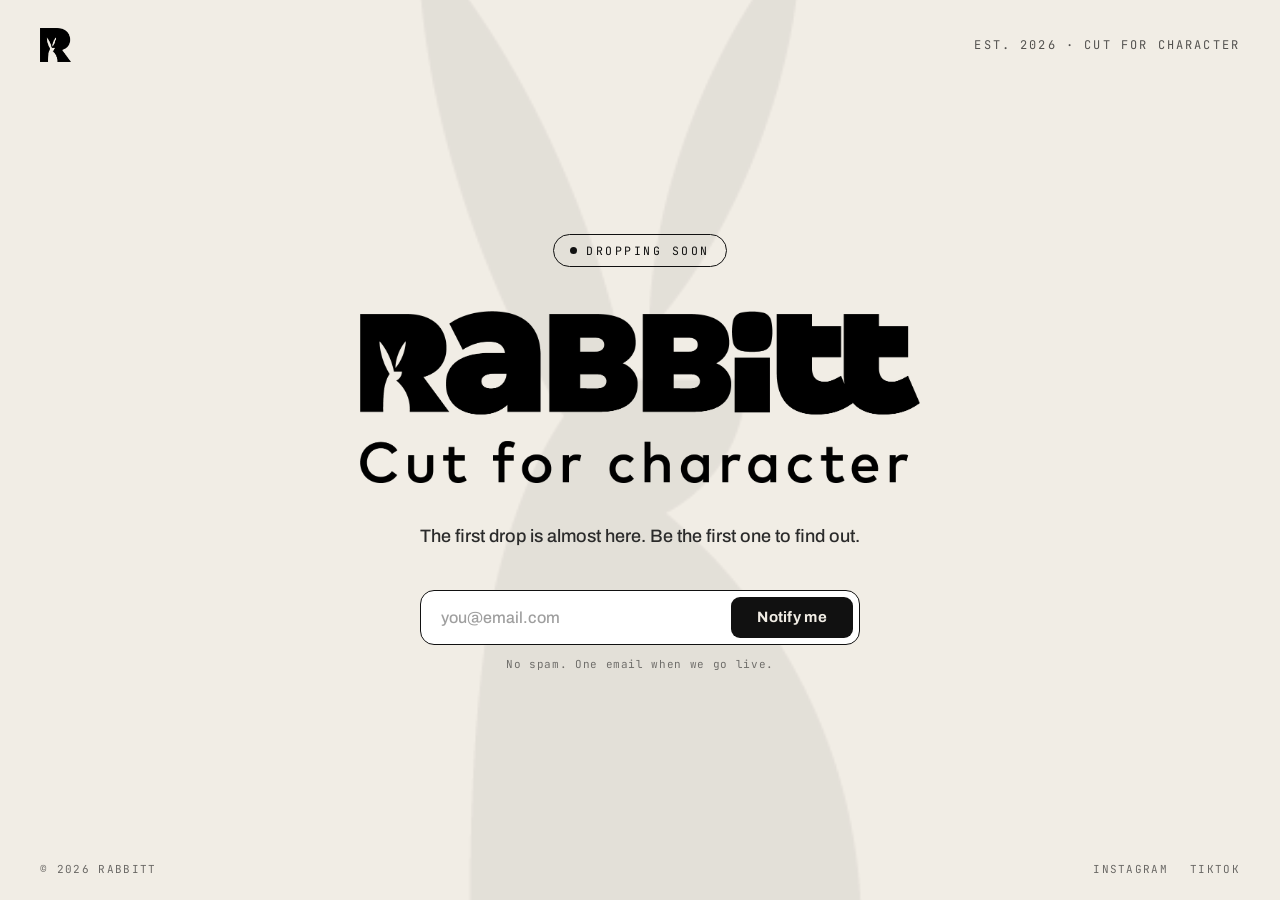
==== index.html @ a9ce0a78 "+ enhancements" ====
<!DOCTYPE html>
<html lang="en">
<head>
  <meta charset="utf-8">
  <meta name="viewport" content="width=device-width, initial-scale=1">
  <title>Rabbitt — Coming Soon</title>
  <meta name="description" content="Rabbitt — heavyweight hoodies, built to last and cut for character. The first drop is almost here. Join the waitlist.">

  <!-- Social / Open Graph -->
  <meta property="og:type" content="website">
  <meta property="og:title" content="Rabbitt — Coming Soon">
  <meta property="og:description" content="Heavyweight hoodies, built to last and cut for character. The first drop is almost here — be first through the door.">
  <meta property="og:image" content="assets/rabbitt-logo-slogan.png">
  <meta name="theme-color" content="#f1ede5">

  <link rel="icon" href="assets/rabbitt-logomark.png" type="image/png">

  <link rel="preconnect" href="https://fonts.googleapis.com">
  <link rel="preconnect" href="https://fonts.gstatic.com" crossorigin>
  <link href="https://fonts.googleapis.com/css2?family=Archivo:wght@500;600;700;800&family=JetBrains+Mono:wght@400;500&display=swap" rel="stylesheet">

  <link rel="stylesheet" href="styles.css">
</head>
<body>
  <div class="page">

    <!-- oversized watermark wordmark -->
    <img class="watermark" src="assets/rabbitt-wordmark.png" alt="" aria-hidden="true">

    <!-- top bar -->
    <header class="header">
      <img class="header__mark" src="assets/rabbitt-logomark.png" alt="Rabbitt">
      <span class="header__tagline">EST. 2026 · Cut for character</span>
    </header>

    <!-- center content -->
    <main class="main">
      <div class="pill">
        <span class="pill__dot"></span>
        Dropping Soon
      </div>

      <img class="hero" src="assets/rabbitt-logo-slogan.png" alt="Rabbitt — Cut for character">

      <p class="lede">
        The first drop is almost here. Be the first one to find out.
      </p>

      <!-- email form (default state) -->
      <form class="form" id="waitlist-form" novalidate>
        <div class="form__row">
          <input
            class="form__input"
            id="email"
            type="email"
            name="email"
            required
            autocomplete="email"
            placeholder="you@email.com"
            aria-label="Email address">
          <button class="form__button" type="submit">Notify me</button>
        </div>
        <span class="form__error" id="form-error" role="alert" hidden></span>
        <span class="form__note">No spam. One email when we go live.</span>
      </form>

      <!-- confirmation (success state — replaces the form) -->
      <div class="confirm" id="confirmation" hidden>
        <span class="confirm__check">✓</span>
        You're on the list. Watch your inbox.
      </div>
    </main>

    <!-- footer -->
    <footer class="footer">
      <span>© 2026 Rabbitt</span>
      <span class="footer__links">
        <a href="https://instagram.com" target="_blank" rel="noopener noreferrer">Instagram</a>
        <a href="https://tiktok.com" target="_blank" rel="noopener noreferrer">TikTok</a>
      </span>
    </footer>
  </div>

  <script src="script.js"></script>
</body>
</html>
---- styles.css ----
/* ============================================================
   Rabbitt — Coming Soon
   Design tokens
   ============================================================ */
:root {
  --bone: #f1ede5;   /* background */
  --ink: #111;       /* primary / borders */
  --body: #2b2b2b;   /* body text */
  --inverse: #f1ede5;/* text on black */
  --surface: #fff;   /* input surface */

  --font-display: 'Archivo', system-ui, -apple-system, sans-serif;
  --font-mono: 'JetBrains Mono', ui-monospace, monospace;
}

* { box-sizing: border-box; }

/* hidden attribute must win over display rules below */
[hidden] { display: none !important; }

html, body {
  margin: 0;
  padding: 0;
  width: 100%;
  overflow-x: hidden; /* no horizontal scroll, ever */
}

::selection { background: var(--ink); color: var(--bone); }

@keyframes rb-rise {
  from { opacity: 0; transform: translateY(14px); }
  to   { opacity: 1; transform: translateY(0); }
}

/* ============================================================
   Layout shell
   ============================================================ */
.page {
  position: relative;
  min-height: 100vh;
  min-height: 100dvh; /* avoids mobile browser-chrome clipping */
  width: 100%;
  background: var(--bone);
  color: var(--ink);
  font-family: var(--font-display);
  overflow: hidden;
  display: flex;
  flex-direction: column;
}

.watermark {
  position: absolute;
  left: 50%;
  bottom: -8vh;
  transform: translateX(-50%); /* centered: ears frame the wordmark */
  height: 115vh;
  width: auto;
  opacity: 0.05;
  filter: invert(1); /* white source PNG -> dark mark on the bone bg */
  pointer-events: none;
  user-select: none;
}

/* ============================================================
   Header
   ============================================================ */
.header {
  position: relative;
  z-index: 2;
  display: flex;
  align-items: center;
  justify-content: space-between;
  padding: 28px 40px;
}

.header__mark {
  height: 34px;
  width: auto;
}

.header__tagline {
  font-family: var(--font-mono);
  font-size: 12px;
  letter-spacing: 0.18em;
  text-transform: uppercase;
  color: var(--ink);
  opacity: 0.7;
}

/* ============================================================
   Main
   ============================================================ */
.main {
  position: relative;
  z-index: 2;
  flex: 1;
  display: flex;
  flex-direction: column;
  align-items: center;
  justify-content: center;
  text-align: center;
  padding: 40px 24px 64px;
}

.pill {
  display: inline-flex;
  align-items: center;
  gap: 9px;
  padding: 8px 16px;
  border: 1.5px solid var(--ink);
  border-radius: 999px;
  font-family: var(--font-mono);
  font-size: 11.5px;
  letter-spacing: 0.22em;
  text-transform: uppercase;
  margin-bottom: 44px;
  animation: rb-rise 0.6s ease both;
}

.pill__dot {
  width: 7px;
  height: 7px;
  border-radius: 50%;
  background: var(--ink);
  display: inline-block;
}

.hero {
  width: min(560px, 82vw);
  height: auto;
  margin-bottom: 40px;
  animation: rb-rise 0.7s ease 0.05s both;
}

.lede {
  max-width: 480px;
  margin: 0 0 40px;
  font-size: 18px;
  line-height: 1.5;
  font-weight: 500;
  color: var(--body);
  animation: rb-rise 0.7s ease 0.1s both;
}

/* ============================================================
   Email form
   ============================================================ */
.form {
  display: flex;
  flex-direction: column;
  align-items: center;
  gap: 12px;
  width: min(440px, 90vw);
  animation: rb-rise 0.7s ease 0.15s both;
}

.form__row {
  display: flex;
  width: 100%;
  background: var(--surface);
  border: 1.5px solid var(--ink);
  border-radius: 14px;
  padding: 6px;
  gap: 6px;
}

.form__input {
  flex: 1;
  min-width: 0;
  border: none;
  outline: none;
  background: transparent;
  font-family: var(--font-display);
  font-size: 16px;
  font-weight: 500;
  padding: 12px 14px;
  color: var(--ink);
}

.form__input::placeholder { color: var(--ink); opacity: 0.4; }

.form__button {
  border: none;
  background: var(--ink);
  color: var(--inverse);
  font-family: var(--font-display);
  font-weight: 700;
  font-size: 15px;
  letter-spacing: 0.02em;
  padding: 0 26px;
  border-radius: 9px;
  cursor: pointer;
  white-space: nowrap;
  transition: opacity 0.15s ease;
}

.form__button:hover { opacity: 0.85; }
.form__button:disabled { opacity: 0.55; cursor: default; }

/* invalid state */
.form__row.is-invalid { border-color: #b3261e; }

.form__error {
  font-family: var(--font-mono);
  font-size: 11px;
  letter-spacing: 0.06em;
  color: #b3261e;
}

.form__note {
  font-family: var(--font-mono);
  font-size: 11px;
  letter-spacing: 0.06em;
  color: var(--ink);
  opacity: 0.55;
}

/* ============================================================
   Confirmation
   ============================================================ */
.confirm {
  display: inline-flex;
  align-items: center;
  gap: 12px;
  padding: 18px 26px;
  background: var(--ink);
  color: var(--inverse);
  border-radius: 14px;
  font-size: 16px;
  font-weight: 600;
  animation: rb-rise 0.5s ease both;
}

.confirm__check { font-family: var(--font-mono); }

/* ============================================================
   Footer
   ============================================================ */
.footer {
  position: relative;
  z-index: 2;
  display: flex;
  align-items: center;
  justify-content: space-between;
  padding: 24px 40px;
  font-family: var(--font-mono);
  font-size: 11px;
  letter-spacing: 0.12em;
  text-transform: uppercase;
  color: var(--ink);
  opacity: 0.6;
}

.footer__links {
  display: flex;
  gap: 22px;
}

.footer__links a {
  color: inherit;
  text-decoration: none;
  transition: opacity 0.15s ease;
}

.footer__links a:hover { opacity: 0.6; }

/* ============================================================
   Responsive
   ============================================================ */

/* Tablet / small laptop */
@media (max-width: 768px) {
  /* Lock to a single screen: page never exceeds the viewport,
     so the document cannot scroll vertically on mobile. */
  html, body { height: 100%; overflow: hidden; }
  .page { height: 100dvh; }
  .main { min-height: 0; } /* allow the flex middle to shrink, not push */

  .header { padding: 24px 28px; }
  .footer { padding: 22px 28px; }
  .main { padding: 32px 22px 48px; }

  .header__tagline { font-size: 11px; letter-spacing: 0.14em; }

  .pill { margin-bottom: 36px; }
  .hero { margin-bottom: 32px; }
  .lede { font-size: 17px; margin-bottom: 32px; }
}

/* Phones */
@media (max-width: 480px) {
  .header { padding: 20px 20px; }
  .footer {
    padding: 18px 20px;
    gap: 10px;
    font-size: 10px;
    letter-spacing: 0.1em;
  }
  .main { padding: 24px 20px 40px; }

  /* hide header tagline on narrow mobile */
  .header__tagline { display: none; }

  .pill {
    font-size: 11px;
    letter-spacing: 0.18em;
    padding: 7px 14px;
    margin-bottom: 28px;
  }

  .lede { font-size: 16px; line-height: 1.55; }

  /* keep the input usable: trim button padding, stop iOS zoom on focus */
  .form__input { font-size: 16px; padding: 11px 12px; }
  .form__button { padding: 0 20px; font-size: 14px; }

  .confirm {
    padding: 16px 20px;
    font-size: 15px;
    width: min(100%, 90vw);
    justify-content: center;
  }
}

/* Very small phones */
@media (max-width: 360px) {
  .footer__links { gap: 16px; }
  .form__button { padding: 0 16px; }
}

/* Short / landscape screens — compact everything so it still fits
   one screen with no scroll and no clipping. Hero scales to height. */
@media (max-height: 560px) {
  .header { padding-top: 12px; padding-bottom: 12px; }
  .footer { padding-top: 10px; padding-bottom: 10px; }
  .main { padding: 10px 20px 12px; }

  .pill { margin-bottom: 10px; padding: 5px 12px; }
  .hero { width: min(300px, 44vh); margin-bottom: 10px; }
  .lede { font-size: 13px; line-height: 1.4; margin-bottom: 10px; }
  .form { gap: 8px; }
  .form__note { display: none; }

  .watermark { height: 150vh; }
}

/* Respect reduced-motion preference */
@media (prefers-reduced-motion: reduce) {
  .pill, .hero, .lede, .form, .confirm { animation: none; }
}
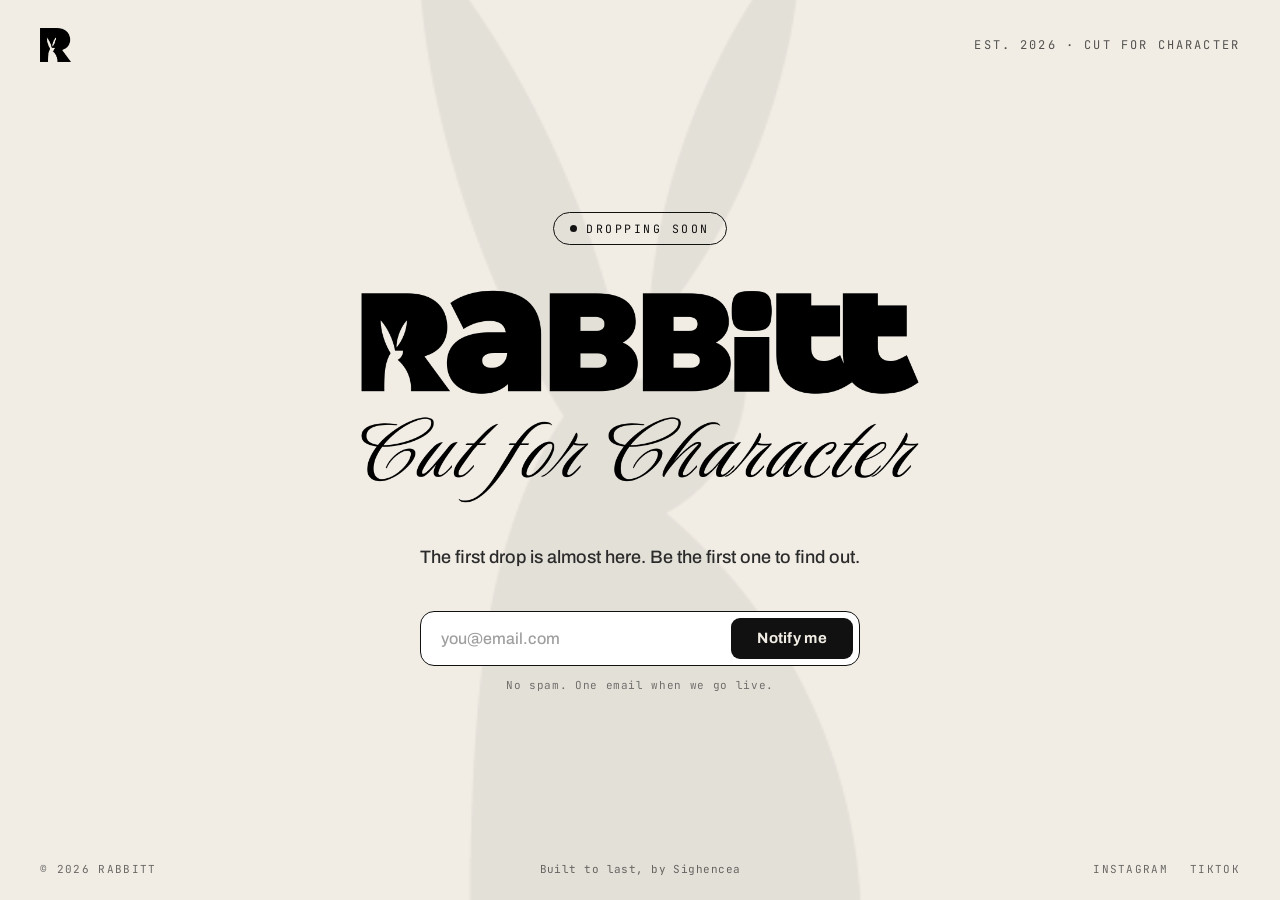
==== commit 8ebcd7ca: "+ enhancements" ====
--- a/index.html
+++ b/index.html
@@ -10,7 +10,7 @@
   <meta property="og:type" content="website">
   <meta property="og:title" content="Rabbitt — Coming Soon">
   <meta property="og:description" content="Heavyweight hoodies, built to last and cut for character. The first drop is almost here — be first through the door.">
-  <meta property="og:image" content="assets/rabbitt-logo-slogan.png">
+  <meta property="og:image" content="assets/rabbitt-logo-cfc.png">
   <meta name="theme-color" content="#f1ede5">
 
   <link rel="icon" href="assets/rabbitt-logomark.png" type="image/png">
@@ -40,7 +40,7 @@
         Dropping Soon
       </div>
 
-      <img class="hero" src="assets/rabbitt-logo-slogan.png" alt="Rabbitt — Cut for character">
+      <img class="hero" src="assets/rabbitt-logo-cfc.png" alt="Rabbitt — Cut for Character">
 
       <p class="lede">
         The first drop is almost here. Be the first one to find out.
@@ -73,7 +73,8 @@
 
     <!-- footer -->
     <footer class="footer">
-      <span>© 2026 Rabbitt</span>
+      <span class="footer__copy">© 2026 Rabbitt</span>
+      <span class="footer__credit">Built to last, by <a href="https://www.sighencea.com" target="_blank" rel="noopener noreferrer">Sighencea</a></span>
       <span class="footer__links">
         <a href="https://instagram.com" target="_blank" rel="noopener noreferrer">Instagram</a>
         <a href="https://tiktok.com" target="_blank" rel="noopener noreferrer">TikTok</a>
--- a/styles.css
+++ b/styles.css
@@ -239,30 +239,41 @@
 .footer {
   position: relative;
   z-index: 2;
-  display: flex;
-  align-items: center;
-  justify-content: space-between;
+  display: grid;
+  grid-template-columns: 1fr auto 1fr;
+  align-items: center;
+  gap: 16px;
   padding: 24px 40px;
   font-family: var(--font-mono);
   font-size: 11px;
   letter-spacing: 0.12em;
   text-transform: uppercase;
-  color: var(--ink);
-  opacity: 0.6;
+  /* muted ink as a color (not opacity) so the heart can stay fully red */
+  color: rgba(17, 17, 17, 0.6);
+}
+
+.footer__copy { justify-self: start; }
+
+.footer__credit {
+  justify-self: center;
+  white-space: nowrap;
+  text-transform: none;
+  letter-spacing: 0.04em;
 }
 
 .footer__links {
+  justify-self: end;
   display: flex;
   gap: 22px;
 }
 
-.footer__links a {
+.footer a {
   color: inherit;
   text-decoration: none;
-  transition: opacity 0.15s ease;
-}
-
-.footer__links a:hover { opacity: 0.6; }
+  transition: color 0.15s ease;
+}
+
+.footer a:hover { color: var(--ink); }
 
 /* ============================================================
    Responsive
@@ -291,11 +302,17 @@
 @media (max-width: 480px) {
   .header { padding: 20px 20px; }
   .footer {
-    padding: 18px 20px;
-    gap: 10px;
+    padding: 16px 20px;
+    column-gap: 10px;
+    row-gap: 10px;
     font-size: 10px;
     letter-spacing: 0.1em;
+    grid-template-columns: 1fr 1fr;
   }
+  /* stack: credit centered on top, copyright + socials below */
+  .footer__credit { grid-column: 1 / -1; grid-row: 1; }
+  .footer__copy { grid-row: 2; }
+  .footer__links { grid-row: 2; }
   .main { padding: 24px 20px 40px; }
 
   /* hide header tagline on narrow mobile */
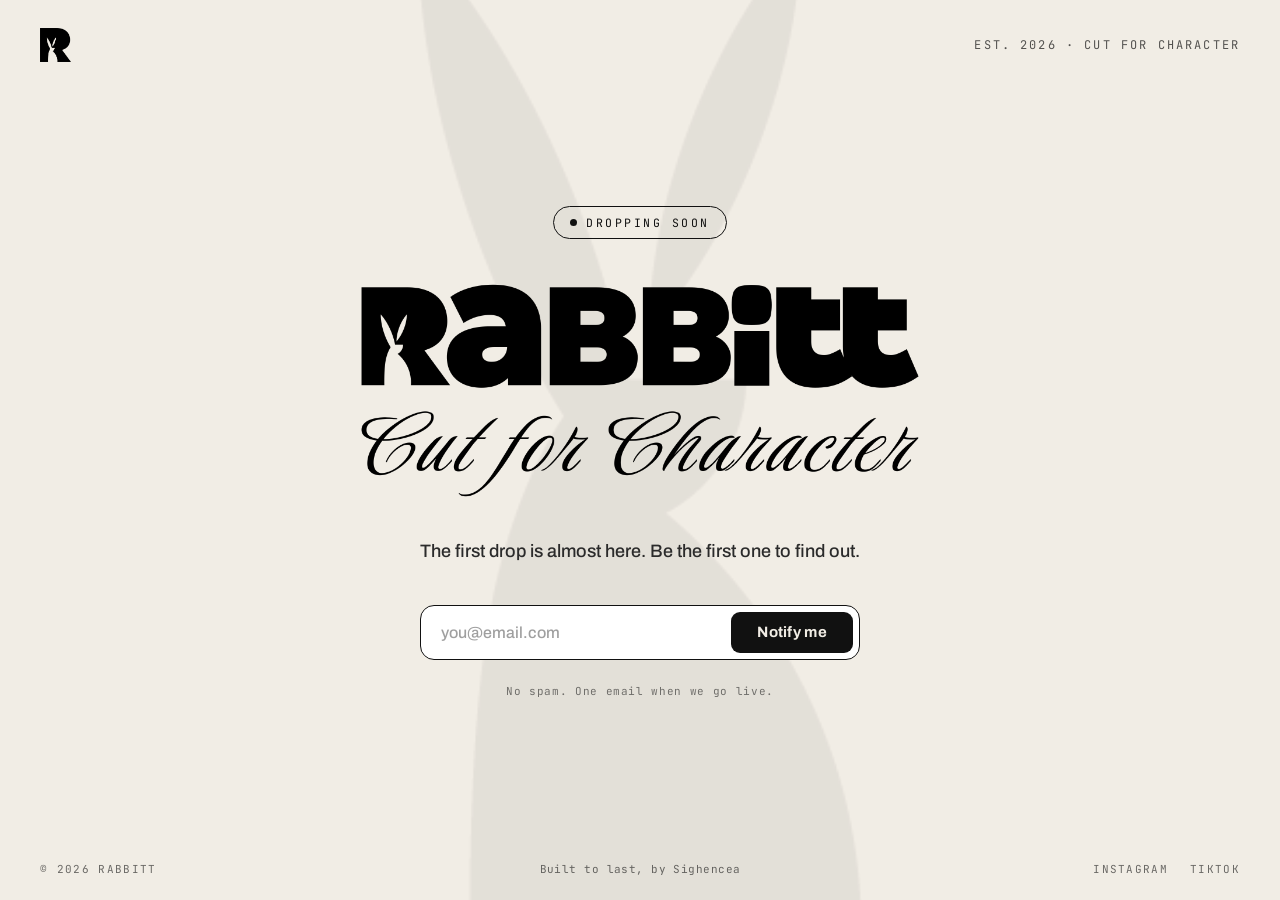
==== commit 19a85793: "+ Turnstyle" ====
--- a/index.html
+++ b/index.html
@@ -20,6 +20,9 @@
   <link href="https://fonts.googleapis.com/css2?family=Archivo:wght@500;600;700;800&family=JetBrains+Mono:wght@400;500&display=swap" rel="stylesheet">
 
   <link rel="stylesheet" href="styles.css">
+
+  <!-- Cloudflare Turnstile (spam protection for the Formspree form) -->
+  <script src="https://challenges.cloudflare.com/turnstile/v0/api.js" async defer></script>
 </head>
 <body>
   <div class="page">
@@ -47,7 +50,7 @@
       </p>
 
       <!-- email form (default state) -->
-      <form class="form" id="waitlist-form" novalidate>
+      <form class="form" id="waitlist-form" action="https://formspree.io/f/mojonekz" method="POST" novalidate>
         <div class="form__row">
           <input
             class="form__input"
@@ -60,6 +63,9 @@
             aria-label="Email address">
           <button class="form__button" type="submit">Notify me</button>
         </div>
+        <!-- Turnstile: replace data-sitekey with YOUR Cloudflare Turnstile site key.
+             interaction-only keeps it invisible unless a challenge is required. -->
+        <div class="cf-turnstile" data-sitekey="YOUR_TURNSTILE_SITEKEY" data-appearance="interaction-only"></div>
         <span class="form__error" id="form-error" role="alert" hidden></span>
         <span class="form__note">No spam. One email when we go live.</span>
       </form>
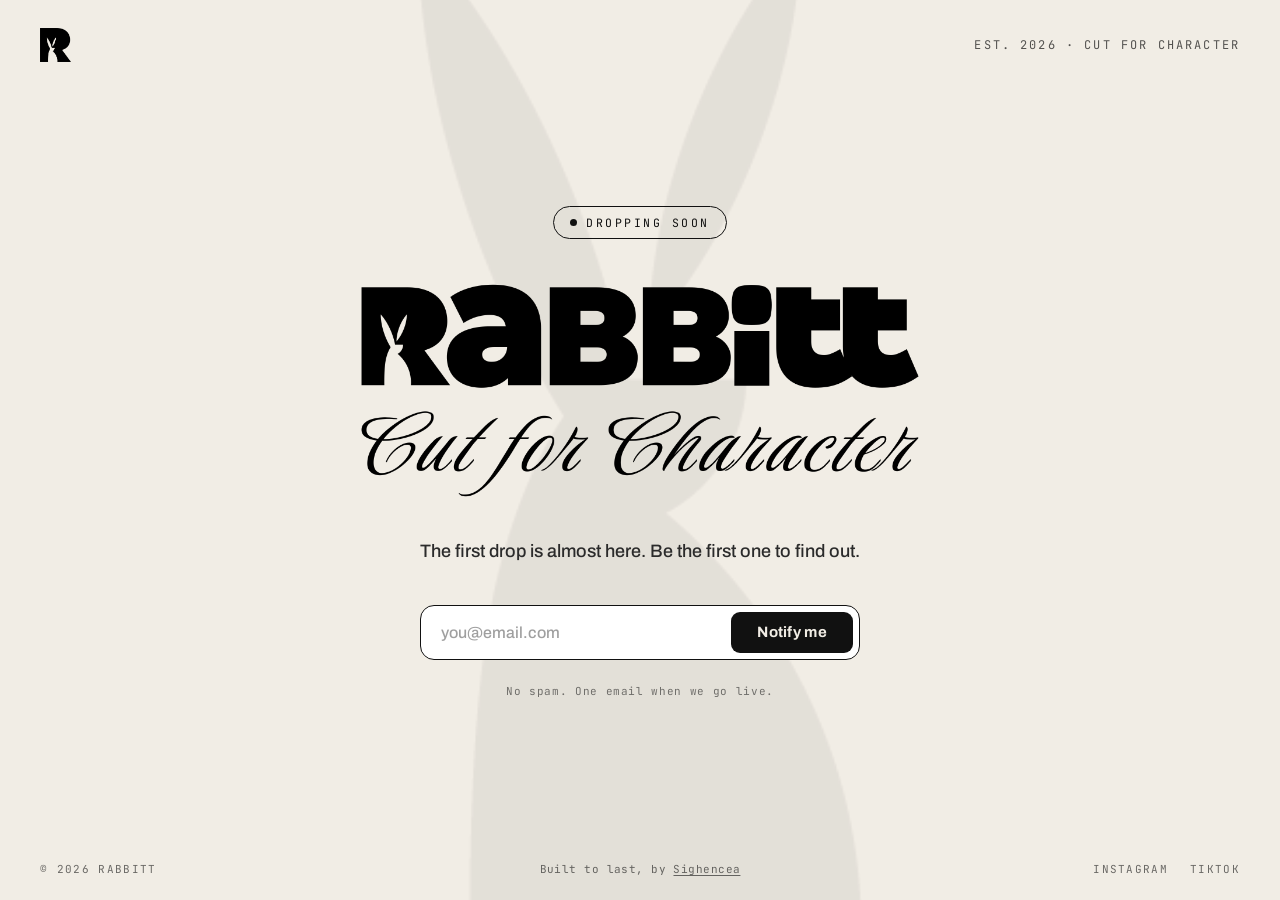
==== commit 471ea899: "+" ====
--- a/index.html
+++ b/index.html
@@ -21,11 +21,30 @@
 
   <link rel="stylesheet" href="styles.css">
 
+  <!-- Flag the intro before first paint so the content can't flash in ahead of
+       the film. Skipped for repeat views in the same tab session and for
+       visitors who prefer reduced motion. -->
+  <script>
+    (function () {
+      var seen = false;
+      try { seen = !!sessionStorage.getItem('rabbitt-intro-seen'); } catch (e) {}
+      if (!seen && !window.matchMedia('(prefers-reduced-motion: reduce)').matches) {
+        document.documentElement.className += ' is-intro';
+      }
+    })();
+  </script>
+
   <!-- Cloudflare Turnstile (spam protection for the Formspree form) -->
   <script src="https://challenges.cloudflare.com/turnstile/v0/api.js" async defer></script>
 </head>
 <body>
   <div class="page">
+
+    <!-- intro film: plays full-screen once, then keeps looping behind the content -->
+    <div class="intro">
+      <video class="intro__video" id="intro-video" src="assets/video/intro.mp4" autoplay muted playsinline loop preload="auto" aria-hidden="true"></video>
+      <button class="intro__skip" id="intro-skip" type="button">Skip intro</button>
+    </div>
 
     <!-- oversized watermark wordmark -->
     <img class="watermark" src="assets/rabbitt-wordmark.png" alt="" aria-hidden="true">
@@ -63,9 +82,8 @@
             aria-label="Email address">
           <button class="form__button" type="submit">Notify me</button>
         </div>
-        <!-- Turnstile: replace data-sitekey with YOUR Cloudflare Turnstile site key.
-             interaction-only keeps it invisible unless a challenge is required. -->
-        <div class="cf-turnstile" data-sitekey="YOUR_TURNSTILE_SITEKEY" data-appearance="interaction-only"></div>
+        <!-- Cloudflare Turnstile site key; interaction-only stays invisible unless a challenge is required. -->
+        <div class="cf-turnstile" data-sitekey="0x4AAAAAADtQk484TzMBykvw" data-appearance="interaction-only"></div>
         <span class="form__error" id="form-error" role="alert" hidden></span>
         <span class="form__note">No spam. One email when we go live.</span>
       </form>
--- a/styles.css
+++ b/styles.css
@@ -60,6 +60,68 @@
   pointer-events: none;
   user-select: none;
 }
+
+/* ============================================================
+   Intro film / background video
+   ============================================================ */
+.intro {
+  position: absolute;
+  inset: 0;
+  z-index: 0; /* behind the watermark and content once the page is live */
+  background: var(--bone);
+  overflow: hidden;
+}
+
+.intro__video {
+  display: block;
+  width: 100%;
+  height: 100%;
+  object-fit: cover;
+  object-position: 36% center; /* subject sits left of centre; keep her in frame when cropped */
+}
+
+/* bone scrim so ink text stays legible over the footage */
+.intro::after {
+  content: '';
+  position: absolute;
+  inset: 0;
+  background: rgba(241, 237, 229, 0.72);
+  transition: opacity 0.8s ease;
+}
+
+.intro__skip {
+  position: absolute;
+  right: 24px;
+  bottom: 24px;
+  z-index: 1;
+  display: none;
+  padding: 9px 16px;
+  border: 1.5px solid var(--ink);
+  border-radius: 999px;
+  background: rgba(241, 237, 229, 0.85);
+  color: var(--ink);
+  font-family: var(--font-mono);
+  font-size: 11.5px;
+  letter-spacing: 0.22em;
+  text-transform: uppercase;
+  cursor: pointer;
+}
+
+.intro__skip:hover { background: var(--ink); color: var(--inverse); }
+
+/* While the intro plays: film on top at full strength, content parked. */
+.is-intro .intro { z-index: 5; }
+.is-intro .intro::after { opacity: 0; }
+.is-intro .intro__skip { display: inline-block; }
+
+.page > :not(.intro) { transition: opacity 0.6s ease; }
+.is-intro .page > :not(.intro) { opacity: 0; visibility: hidden; }
+
+/* hold the entrance animations until the content is actually revealed */
+.is-intro .pill,
+.is-intro .hero,
+.is-intro .lede,
+.is-intro .form { animation-play-state: paused; }
 
 /* ============================================================
    Header
@@ -274,6 +336,12 @@
 }
 
 .footer a:hover { color: var(--ink); }
+
+/* underline the Sighencea credit link so it reads as clickable */
+.footer__credit a {
+  text-decoration: underline;
+  text-underline-offset: 2px;
+}
 
 /* ============================================================
    Responsive
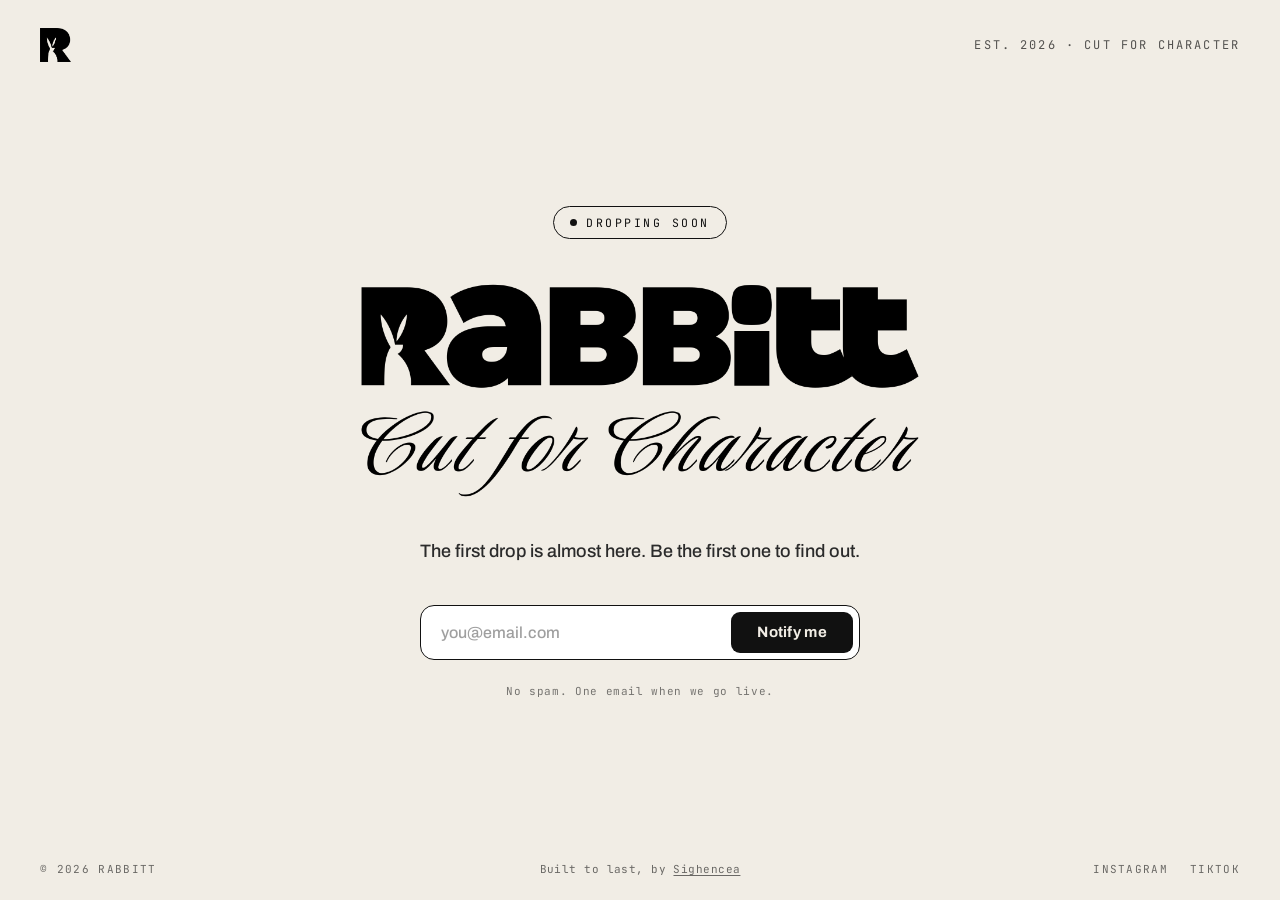
==== commit cd8e0b00: "+" ====
--- a/index.html
+++ b/index.html
@@ -22,16 +22,11 @@
   <link rel="stylesheet" href="styles.css">
 
   <!-- Flag the intro before first paint so the content can't flash in ahead of
-       the film. Skipped for repeat views in the same tab session and for
-       visitors who prefer reduced motion. -->
+       the film. Skipped for visitors who prefer reduced motion. -->
   <script>
-    (function () {
-      var seen = false;
-      try { seen = !!sessionStorage.getItem('rabbitt-intro-seen'); } catch (e) {}
-      if (!seen && !window.matchMedia('(prefers-reduced-motion: reduce)').matches) {
-        document.documentElement.className += ' is-intro';
-      }
-    })();
+    if (!window.matchMedia('(prefers-reduced-motion: reduce)').matches) {
+      document.documentElement.className += ' is-intro';
+    }
   </script>
 
   <!-- Cloudflare Turnstile (spam protection for the Formspree form) -->
@@ -45,9 +40,6 @@
       <video class="intro__video" id="intro-video" src="assets/video/intro.mp4" autoplay muted playsinline loop preload="auto" aria-hidden="true"></video>
       <button class="intro__skip" id="intro-skip" type="button">Skip intro</button>
     </div>
-
-    <!-- oversized watermark wordmark -->
-    <img class="watermark" src="assets/rabbitt-wordmark.png" alt="" aria-hidden="true">
 
     <!-- top bar -->
     <header class="header">
--- a/styles.css
+++ b/styles.css
@@ -48,26 +48,13 @@
   flex-direction: column;
 }
 
-.watermark {
-  position: absolute;
-  left: 50%;
-  bottom: -8vh;
-  transform: translateX(-50%); /* centered: ears frame the wordmark */
-  height: 115vh;
-  width: auto;
-  opacity: 0.05;
-  filter: invert(1); /* white source PNG -> dark mark on the bone bg */
-  pointer-events: none;
-  user-select: none;
-}
-
 /* ============================================================
    Intro film / background video
    ============================================================ */
 .intro {
   position: absolute;
   inset: 0;
-  z-index: 0; /* behind the watermark and content once the page is live */
+  z-index: 0; /* behind the content once the page is live */
   background: var(--bone);
   overflow: hidden;
 }
@@ -425,8 +412,6 @@
   .lede { font-size: 13px; line-height: 1.4; margin-bottom: 10px; }
   .form { gap: 8px; }
   .form__note { display: none; }
-
-  .watermark { height: 150vh; }
 }
 
 /* Respect reduced-motion preference */
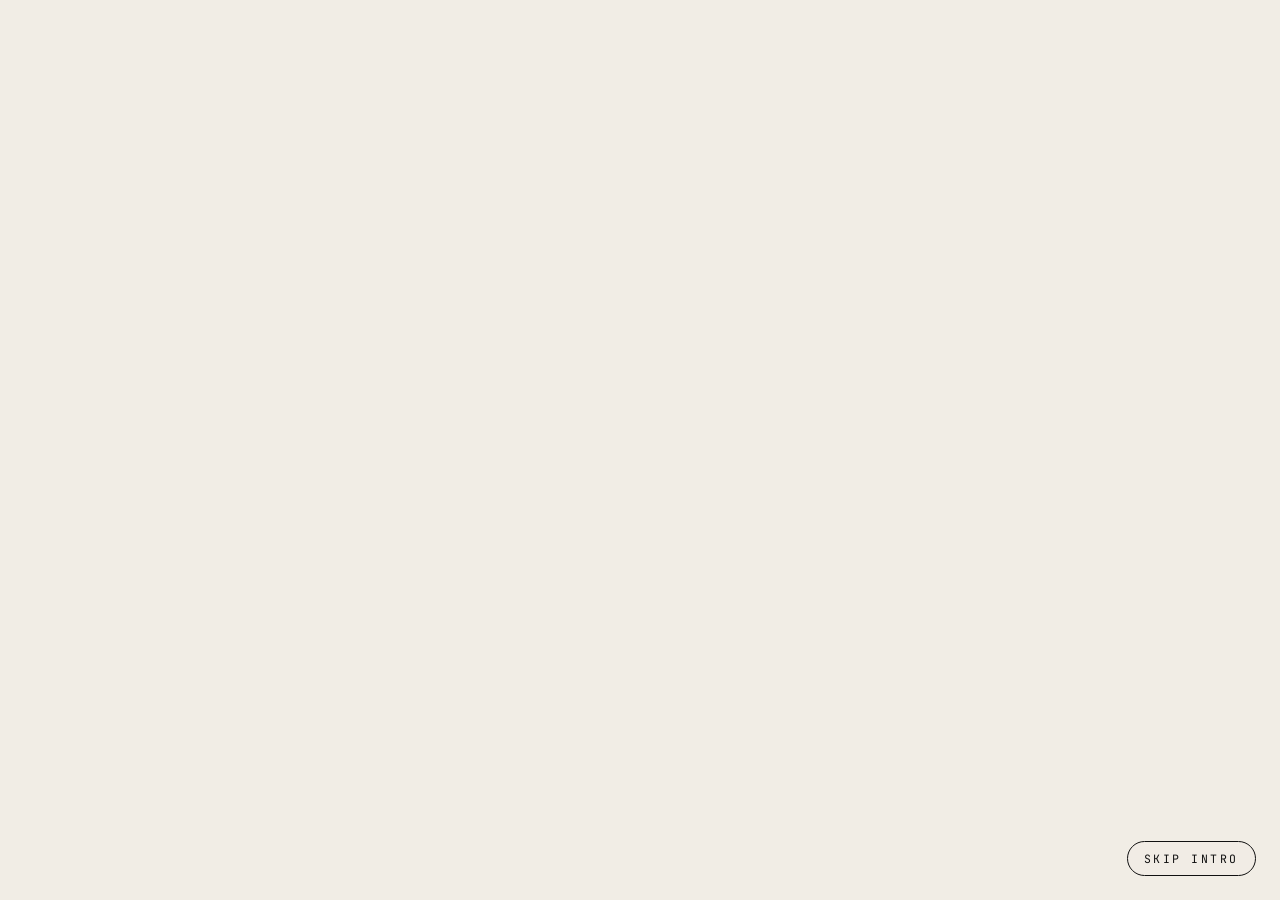
==== commit 7a8f3d19: "+" ====
--- a/index.html
+++ b/index.html
@@ -37,7 +37,11 @@
 
     <!-- intro film: plays full-screen once, then keeps looping behind the content -->
     <div class="intro">
-      <video class="intro__video" id="intro-video" src="assets/video/intro.mp4" autoplay muted playsinline loop preload="auto" aria-hidden="true"></video>
+      <video class="intro__video" id="intro-video" autoplay muted playsinline loop preload="auto" aria-hidden="true">
+        <!-- landscape first: browsers that ignore `media` fall back to it everywhere -->
+        <source src="assets/video/intro.mp4" type="video/mp4" media="(orientation: landscape)">
+        <source src="assets/video/intro-portrait.mp4" type="video/mp4" media="(orientation: portrait)">
+      </video>
       <button class="intro__skip" id="intro-skip" type="button">Skip intro</button>
     </div>
 
